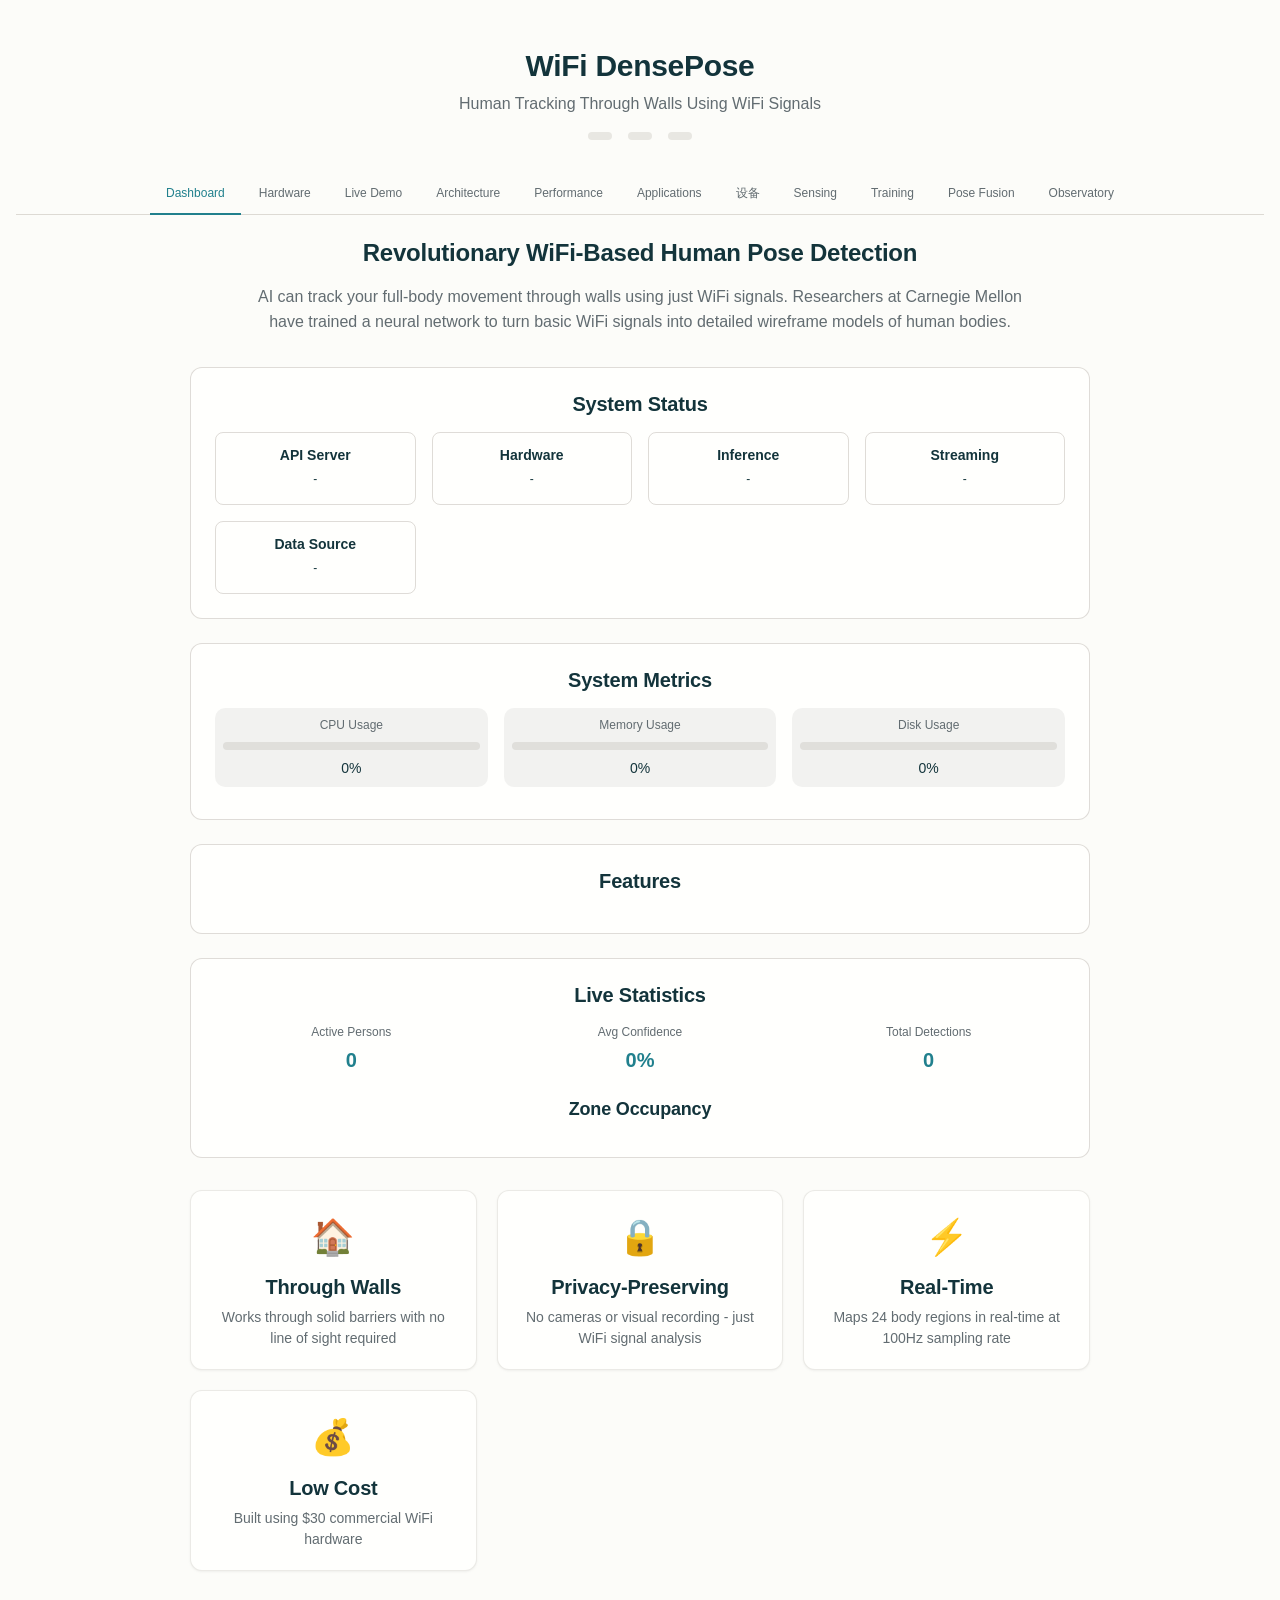
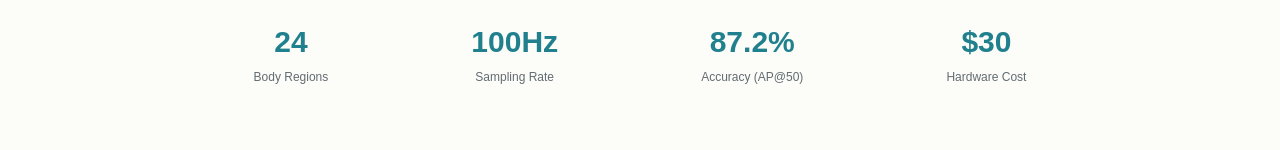
==== ui/index.html @ facb2b65 "feat: ESP32-S3 5-node deployment with sensing server enhancements - Fix #390 node_id clobber: re-rea" ====
<!DOCTYPE html>
<html lang="en">
<head>
    <meta charset="UTF-8">
    <meta name="viewport" content="width=device-width, initial-scale=1.0">
    <title>WiFi DensePose: Human Tracking Through Walls</title>
    <link rel="stylesheet" href="style.css">
</head>
<body>
    <div class="container">
        <!-- Header -->
        <header class="header">
            <h1>WiFi DensePose</h1>
            <p class="subtitle">Human Tracking Through Walls Using WiFi Signals</p>
            <div class="header-info">
                <span class="api-version"></span>
                <span class="api-environment"></span>
                <span class="overall-health"></span>
            </div>
        </header>

        <!-- Navigation -->
        <nav class="nav-tabs">
            <button class="nav-tab active" data-tab="dashboard">Dashboard</button>
            <button class="nav-tab" data-tab="hardware">Hardware</button>
            <button class="nav-tab" data-tab="demo">Live Demo</button>
            <button class="nav-tab" data-tab="architecture">Architecture</button>
            <button class="nav-tab" data-tab="performance">Performance</button>
            <button class="nav-tab" data-tab="applications">Applications</button>
            <button class="nav-tab" data-tab="devices">设备</button>
            <button class="nav-tab" data-tab="sensing">Sensing</button>
            <button class="nav-tab" data-tab="training">Training</button>
            <a href="pose-fusion.html" class="nav-tab" style="text-decoration:none">Pose Fusion</a>
            <a href="observatory.html" class="nav-tab" style="text-decoration:none">Observatory</a>
        </nav>

        <!-- Dashboard Tab -->
        <section id="dashboard" class="tab-content active">
            <div class="hero-section">
                <h2>Revolutionary WiFi-Based Human Pose Detection</h2>
                <p class="hero-description">
                    AI can track your full-body movement through walls using just WiFi signals. 
                    Researchers at Carnegie Mellon have trained a neural network to turn basic WiFi 
                    signals into detailed wireframe models of human bodies.
                </p>
                
                <!-- Error container -->
                <div class="error-container" style="display: none;"></div>

                <!-- Live Status Panel -->
                <div class="live-status-panel">
                    <h3>System Status</h3>
                    <div class="status-grid">
                        <div class="component-status" data-component="api">
                            <span class="component-name">API Server</span>
                            <span class="status-text">-</span>
                            <span class="status-message"></span>
                        </div>
                        <div class="component-status" data-component="hardware">
                            <span class="component-name">Hardware</span>
                            <span class="status-text">-</span>
                            <span class="status-message"></span>
                        </div>
                        <div class="component-status" data-component="inference">
                            <span class="component-name">Inference</span>
                            <span class="status-text">-</span>
                            <span class="status-message"></span>
                        </div>
                        <div class="component-status" data-component="streaming">
                            <span class="component-name">Streaming</span>
                            <span class="status-text">-</span>
                            <span class="status-message"></span>
                        </div>
                        <div class="component-status" data-component="datasource" id="dashboard-datasource">
                            <span class="component-name">Data Source</span>
                            <span class="status-text">-</span>
                            <span class="status-message"></span>
                        </div>
                    </div>
                </div>

                <!-- System Metrics -->
                <div class="system-metrics-panel">
                    <h3>System Metrics</h3>
                    <div class="metrics-grid">
                        <div class="metric-item">
                            <span class="metric-label">CPU Usage</span>
                            <div class="progress-bar" data-type="cpu">
                                <div class="progress-fill normal" style="width: 0%"></div>
                            </div>
                            <span class="cpu-usage">0%</span>
                        </div>
                        <div class="metric-item">
                            <span class="metric-label">Memory Usage</span>
                            <div class="progress-bar" data-type="memory">
                                <div class="progress-fill normal" style="width: 0%"></div>
                            </div>
                            <span class="memory-usage">0%</span>
                        </div>
                        <div class="metric-item">
                            <span class="metric-label">Disk Usage</span>
                            <div class="progress-bar" data-type="disk">
                                <div class="progress-fill normal" style="width: 0%"></div>
                            </div>
                            <span class="disk-usage">0%</span>
                        </div>
                    </div>
                </div>

                <!-- Features Status -->
                <div class="features-panel">
                    <h3>Features</h3>
                    <div class="features-status"></div>
                </div>

                <!-- Live Statistics -->
                <div class="live-stats-panel">
                    <h3>Live Statistics</h3>
                    <div class="stats-grid">
                        <div class="stat-item">
                            <span class="stat-label">Active Persons</span>
                            <span class="person-count">0</span>
                        </div>
                        <div class="stat-item">
                            <span class="stat-label">Avg Confidence</span>
                            <span class="avg-confidence">0%</span>
                        </div>
                        <div class="stat-item">
                            <span class="stat-label">Total Detections</span>
                            <span class="detection-count">0</span>
                        </div>
                    </div>
                    
                    <div class="zones-panel">
                        <h4>Zone Occupancy</h4>
                        <div class="zones-summary"></div>
                    </div>
                </div>
                
                <div class="key-benefits">
                    <div class="benefit-card">
                        <div class="benefit-icon">🏠</div>
                        <h3>Through Walls</h3>
                        <p>Works through solid barriers with no line of sight required</p>
                    </div>
                    <div class="benefit-card">
                        <div class="benefit-icon">🔒</div>
                        <h3>Privacy-Preserving</h3>
                        <p>No cameras or visual recording - just WiFi signal analysis</p>
                    </div>
                    <div class="benefit-card">
                        <div class="benefit-icon">⚡</div>
                        <h3>Real-Time</h3>
                        <p>Maps 24 body regions in real-time at 100Hz sampling rate</p>
                    </div>
                    <div class="benefit-card">
                        <div class="benefit-icon">💰</div>
                        <h3>Low Cost</h3>
                        <p>Built using $30 commercial WiFi hardware</p>
                    </div>
                </div>

                <div class="system-stats">
                    <div class="stat" data-stat="body-regions">
                        <span class="stat-value">24</span>
                        <span class="stat-label">Body Regions</span>
                    </div>
                    <div class="stat" data-stat="sampling-rate">
                        <span class="stat-value">100Hz</span>
                        <span class="stat-label">Sampling Rate</span>
                    </div>
                    <div class="stat" data-stat="accuracy">
                        <span class="stat-value">87.2%</span>
                        <span class="stat-label">Accuracy (AP@50)</span>
                    </div>
                    <div class="stat" data-stat="hardware-cost">
                        <span class="stat-value">$30</span>
                        <span class="stat-label">Hardware Cost</span>
                    </div>
                </div>
            </div>
        </section>

        <!-- Hardware Tab -->
        <section id="hardware" class="tab-content">
            <h2>Hardware Configuration</h2>
            
            <div class="hardware-grid">
                <div class="antenna-section">
                    <h3>3×3 Antenna Array</h3>
                    <p class="help-text">Click antennas to toggle their state</p>
                    <div class="antenna-array">
                        <div class="antenna-grid">
                            <div class="antenna tx active" data-type="TX1"></div>
                            <div class="antenna tx active" data-type="TX2"></div>
                            <div class="antenna tx active" data-type="TX3"></div>
                            <div class="antenna rx active" data-type="RX1"></div>
                            <div class="antenna rx active" data-type="RX2"></div>
                            <div class="antenna rx active" data-type="RX3"></div>
                            <div class="antenna rx active" data-type="RX4"></div>
                            <div class="antenna rx active" data-type="RX5"></div>
                            <div class="antenna rx active" data-type="RX6"></div>
                        </div>
                        <div class="antenna-legend">
                            <div class="legend-item">
                                <div class="legend-color tx"></div>
                                <span>Transmitters (3)</span>
                            </div>
                            <div class="legend-item">
                                <div class="legend-color rx"></div>
                                <span>Receivers (6)</span>
                            </div>
                        </div>
                        <div class="array-status"></div>
                    </div>
                </div>

                <div class="config-section">
                    <h3>WiFi Configuration</h3>
                    <div class="config-grid">
                        <div class="config-item">
                            <label>Frequency</label>
                            <div class="config-value">2.4GHz ± 20MHz</div>
                        </div>
                        <div class="config-item">
                            <label>Subcarriers</label>
                            <div class="config-value">30</div>
                        </div>
                        <div class="config-item">
                            <label>Sampling Rate</label>
                            <div class="config-value">100 Hz</div>
                        </div>
                        <div class="config-item">
                            <label>Total Cost</label>
                            <div class="config-value">$30</div>
                        </div>
                    </div>

                    <div class="csi-data">
                        <h4>Real-time CSI Data</h4>
                        <div class="csi-display">
                            <div class="csi-row">
                                <span>Amplitude:</span>
                                <div class="csi-bar">
                                    <div class="csi-fill amplitude" style="width: 75%"></div>
                                </div>
                                <span class="csi-value">0.75</span>
                            </div>
                            <div class="csi-row">
                                <span>Phase:</span>
                                <div class="csi-bar">
                                    <div class="csi-fill phase" style="width: 60%"></div>
                                </div>
                                <span class="csi-value">1.2π</span>
                            </div>
                        </div>
                    </div>
                </div>
            </div>
        </section>

        <!-- Demo Tab -->
        <section id="demo" class="tab-content">
            <h2>Live Demonstration</h2>
            
            <div class="demo-controls">
                <button id="startDemo" class="btn btn--primary">Start Stream</button>
                <button id="stopDemo" class="btn btn--secondary" disabled>Stop Stream</button>
                <div class="demo-status">
                    <span class="status status--info" id="demoStatus">Ready</span>
                </div>
            </div>

            <div class="demo-grid">
                <div class="signal-panel">
                    <h3>WiFi Signal Analysis</h3>
                    <div class="signal-display">
                        <canvas id="signalCanvas" width="400" height="200"></canvas>
                    </div>
                    <div class="signal-metrics">
                        <div class="metric">
                            <span>Signal Strength:</span>
                            <span id="signalStrength">-45 dBm</span>
                        </div>
                        <div class="metric">
                            <span>Processing Latency:</span>
                            <span id="latency">12 ms</span>
                        </div>
                    </div>
                </div>

                <div class="pose-panel">
                    <h3>Human Pose Detection</h3>
                    <div class="pose-display">
                        <canvas id="poseCanvas" width="400" height="300"></canvas>
                    </div>
                    <div class="detection-info">
                        <div class="info-item">
                            <span>Persons Detected:</span>
                            <span id="personCount">0</span>
                        </div>
                        <div class="info-item">
                            <span>Confidence:</span>
                            <span id="confidence">0.0%</span>
                        </div>
                        <div class="info-item">
                            <span>Keypoints:</span>
                            <span id="keypoints">0/0</span>
                        </div>
                    </div>
                </div>
            </div>
        </section>

        <!-- Architecture Tab -->
        <section id="architecture" class="tab-content">
            <h2>System Architecture</h2>
            
            <div class="architecture-flow">
                <img src="https://pplx-res.cloudinary.com/image/upload/v1748813853/gpt4o_images/m7zztcttnue7vaxclvuw.png" 
                     alt="WiFi DensePose Architecture" class="architecture-image">
                
                <div class="flow-steps">
                    <div class="step-card" data-step="1">
                        <div class="step-number">1</div>
                        <h3>CSI Input</h3>
                        <p>Channel State Information collected from WiFi antenna array</p>
                    </div>
                    <div class="step-card" data-step="2">
                        <div class="step-number">2</div>
                        <h3>Phase Sanitization</h3>
                        <p>Remove hardware-specific noise and normalize signal phase</p>
                    </div>
                    <div class="step-card" data-step="3">
                        <div class="step-number">3</div>
                        <h3>Modality Translation</h3>
                        <p>Convert WiFi signals to visual representation using CNN</p>
                    </div>
                    <div class="step-card" data-step="4">
                        <div class="step-number">4</div>
                        <h3>DensePose-RCNN</h3>
                        <p>Extract human pose keypoints and body part segmentation</p>
                    </div>
                    <div class="step-card" data-step="5">
                        <div class="step-number">5</div>
                        <h3>Wireframe Output</h3>
                        <p>Generate final human pose wireframe visualization</p>
                    </div>
                </div>
            </div>
        </section>

        <!-- Performance Tab -->
        <section id="performance" class="tab-content">
            <h2>Performance Analysis</h2>
            
            <div class="performance-chart">
                <img src="https://pplx-res.cloudinary.com/image/upload/v1748813924/pplx_code_interpreter/af6ef268_nsauu6.jpg" 
                     alt="Performance Comparison Chart" class="chart-image">
            </div>

            <div class="performance-grid">
                <div class="performance-card">
                    <h3>WiFi-based (Same Layout)</h3>
                    <div class="metric-list">
                        <div class="metric-item">
                            <span>Average Precision:</span>
                            <span class="metric-value">43.5%</span>
                        </div>
                        <div class="metric-item">
                            <span>AP@50:</span>
                            <span class="metric-value success">87.2%</span>
                        </div>
                        <div class="metric-item">
                            <span>AP@75:</span>
                            <span class="metric-value">44.6%</span>
                        </div>
                    </div>
                </div>

                <div class="performance-card">
                    <h3>Image-based (Reference)</h3>
                    <div class="metric-list">
                        <div class="metric-item">
                            <span>Average Precision:</span>
                            <span class="metric-value success">84.7%</span>
                        </div>
                        <div class="metric-item">
                            <span>AP@50:</span>
                            <span class="metric-value success">94.4%</span>
                        </div>
                        <div class="metric-item">
                            <span>AP@75:</span>
                            <span class="metric-value success">77.1%</span>
                        </div>
                    </div>
                </div>

                <div class="limitations-section">
                    <h3>Advantages & Limitations</h3>
                    <div class="pros-cons">
                        <div class="pros">
                            <h4>Advantages</h4>
                            <ul>
                                <li>Through-wall detection</li>
                                <li>Privacy preserving</li>
                                <li>Lighting independent</li>
                                <li>Low cost hardware</li>
                                <li>Uses existing WiFi</li>
                            </ul>
                        </div>
                        <div class="cons">
                            <h4>Limitations</h4>
                            <ul>
                                <li>Performance drops in different layouts</li>
                                <li>Requires WiFi-compatible devices</li>
                                <li>Training requires synchronized data</li>
                            </ul>
                        </div>
                    </div>
                </div>
            </div>
        </section>

        <!-- Applications Tab -->
        <section id="applications" class="tab-content">
            <h2>Real-World Applications</h2>
            
            <div class="applications-grid">
                <div class="app-card">
                    <div class="app-icon">👴</div>
                    <h3>Elderly Care Monitoring</h3>
                    <p>Monitor elderly individuals for falls or emergencies without invading privacy. Track movement patterns and detect anomalies in daily routines.</p>
                    <div class="app-features">
                        <span class="feature-tag">Fall Detection</span>
                        <span class="feature-tag">Activity Monitoring</span>
                        <span class="feature-tag">Emergency Alert</span>
                    </div>
                </div>

                <div class="app-card">
                    <div class="app-icon">🏠</div>
                    <h3>Home Security Systems</h3>
                    <p>Detect intruders and monitor home security without visible cameras. Track multiple persons and identify suspicious movement patterns.</p>
                    <div class="app-features">
                        <span class="feature-tag">Intrusion Detection</span>
                        <span class="feature-tag">Multi-person Tracking</span>
                        <span class="feature-tag">Invisible Monitoring</span>
                    </div>
                </div>

                <div class="app-card">
                    <div class="app-icon">🏥</div>
                    <h3>Healthcare Patient Monitoring</h3>
                    <p>Monitor patients in hospitals and care facilities. Track vital signs through movement analysis and detect health emergencies.</p>
                    <div class="app-features">
                        <span class="feature-tag">Vital Sign Analysis</span>
                        <span class="feature-tag">Movement Tracking</span>
                        <span class="feature-tag">Health Alerts</span>
                    </div>
                </div>

                <div class="app-card">
                    <div class="app-icon">🏢</div>
                    <h3>Smart Building Occupancy</h3>
                    <p>Optimize building energy consumption by tracking occupancy patterns. Control lighting, HVAC, and security systems automatically.</p>
                    <div class="app-features">
                        <span class="feature-tag">Energy Optimization</span>
                        <span class="feature-tag">Occupancy Tracking</span>
                        <span class="feature-tag">Smart Controls</span>
                    </div>
                </div>

                <div class="app-card">
                    <div class="app-icon">🥽</div>
                    <h3>AR/VR Applications</h3>
                    <p>Enable full-body tracking for virtual and augmented reality applications without wearing additional sensors or cameras.</p>
                    <div class="app-features">
                        <span class="feature-tag">Full Body Tracking</span>
                        <span class="feature-tag">Sensor-free</span>
                        <span class="feature-tag">Immersive Experience</span>
                    </div>
                </div>
            </div>

            <div class="implementation-note">
                <h3>Implementation Considerations</h3>
                <p>While WiFi DensePose offers revolutionary capabilities, successful implementation requires careful consideration of environment setup, data privacy regulations, and system calibration for optimal performance.</p>
            </div>
        </section>

        <!-- Devices Tab -->
        <section id="devices" class="tab-content"></section>

        <!-- Sensing Tab -->
        <section id="sensing" class="tab-content"></section>

        <!-- Training Tab -->
        <section id="training" class="tab-content">
            <div class="tab-header">
                <h2>Model Training</h2>
                <p>Record CSI data, train pose estimation models, and manage .rvf files</p>
            </div>
            <div id="training-container" style="display: flex; gap: 20px; flex-wrap: wrap;">
                <div id="training-panel-container" style="flex: 1; min-width: 400px;"></div>
                <div id="model-panel-container" style="flex: 1; min-width: 350px; max-width: 450px;"></div>
            </div>
        </section>
    </div>

    <!-- Error Toast -->
    <div id="globalErrorToast" class="error-toast"></div>

    <!-- Load application scripts as modules -->
    <script type="module" src="app.js"></script>
</body>
</html>
---- ui/style.css ----
:root {
  /* Colors */
  --color-background: rgba(252, 252, 249, 1);
  --color-surface: rgba(255, 255, 253, 1);
  --color-text: rgba(19, 52, 59, 1);
  --color-text-secondary: rgba(98, 108, 113, 1);
  --color-primary: rgba(33, 128, 141, 1);
  --color-primary-hover: rgba(29, 116, 128, 1);
  --color-primary-active: rgba(26, 104, 115, 1);
  --color-secondary: rgba(94, 82, 64, 0.12);
  --color-secondary-hover: rgba(94, 82, 64, 0.2);
  --color-secondary-active: rgba(94, 82, 64, 0.25);
  --color-border: rgba(94, 82, 64, 0.2);
  --color-btn-primary-text: rgba(252, 252, 249, 1);
  --color-card-border: rgba(94, 82, 64, 0.12);
  --color-card-border-inner: rgba(94, 82, 64, 0.12);
  --color-error: rgba(192, 21, 47, 1);
  --color-success: rgba(33, 128, 141, 1);
  --color-warning: rgba(168, 75, 47, 1);
  --color-info: rgba(98, 108, 113, 1);
  --color-focus-ring: rgba(33, 128, 141, 0.4);
  --color-select-caret: rgba(19, 52, 59, 0.8);

  /* Common style patterns */
  --focus-ring: 0 0 0 3px var(--color-focus-ring);
  --focus-outline: 2px solid var(--color-primary);
  --status-bg-opacity: 0.15;
  --status-border-opacity: 0.25;
  --select-caret-light: url("data:image/svg+xml,%3Csvg xmlns='http://www.w3.org/2000/svg' width='16' height='16' viewBox='0 0 24 24' fill='none' stroke='%23134252' stroke-width='2' stroke-linecap='round' stroke-linejoin='round'%3E%3Cpolyline points='6 9 12 15 18 9'%3E%3C/polyline%3E%3C/svg%3E");
  --select-caret-dark: url("data:image/svg+xml,%3Csvg xmlns='http://www.w3.org/2000/svg' width='16' height='16' viewBox='0 0 24 24' fill='none' stroke='%23f5f5f5' stroke-width='2' stroke-linecap='round' stroke-linejoin='round'%3E%3Cpolyline points='6 9 12 15 18 9'%3E%3C/polyline%3E%3C/svg%3E");

  /* RGB versions for opacity control */
  --color-success-rgb: 33, 128, 141;
  --color-error-rgb: 192, 21, 47;
  --color-warning-rgb: 168, 75, 47;
  --color-info-rgb: 98, 108, 113;

  /* Typography */
  --font-family-base: "FKGroteskNeue", "Geist", "Inter", -apple-system,
    BlinkMacSystemFont, "Segoe UI", Roboto, sans-serif;
  --font-family-mono: "Berkeley Mono", ui-monospace, SFMono-Regular, Menlo,
    Monaco, Consolas, monospace;
  --font-size-xs: 11px;
  --font-size-sm: 12px;
  --font-size-base: 14px;
  --font-size-md: 14px;
  --font-size-lg: 16px;
  --font-size-xl: 18px;
  --font-size-2xl: 20px;
  --font-size-3xl: 24px;
  --font-size-4xl: 30px;
  --font-weight-normal: 400;
  --font-weight-medium: 500;
  --font-weight-semibold: 550;
  --font-weight-bold: 600;
  --line-height-tight: 1.2;
  --line-height-normal: 1.5;
  --letter-spacing-tight: -0.01em;

  /* Spacing */
  --space-0: 0;
  --space-1: 1px;
  --space-2: 2px;
  --space-4: 4px;
  --space-6: 6px;
  --space-8: 8px;
  --space-10: 10px;
  --space-12: 12px;
  --space-16: 16px;
  --space-20: 20px;
  --space-24: 24px;
  --space-32: 32px;

  /* Border Radius */
  --radius-sm: 6px;
  --radius-base: 8px;
  --radius-md: 10px;
  --radius-lg: 12px;
  --radius-full: 9999px;

  /* Shadows */
  --shadow-xs: 0 1px 2px rgba(0, 0, 0, 0.02);
  --shadow-sm: 0 1px 3px rgba(0, 0, 0, 0.04), 0 1px 2px rgba(0, 0, 0, 0.02);
  --shadow-md: 0 4px 6px -1px rgba(0, 0, 0, 0.04),
    0 2px 4px -1px rgba(0, 0, 0, 0.02);
  --shadow-lg: 0 10px 15px -3px rgba(0, 0, 0, 0.04),
    0 4px 6px -2px rgba(0, 0, 0, 0.02);
  --shadow-inset-sm: inset 0 1px 0 rgba(255, 255, 255, 0.15),
    inset 0 -1px 0 rgba(0, 0, 0, 0.03);

  /* Animation */
  --duration-fast: 150ms;
  --duration-normal: 250ms;
  --ease-standard: cubic-bezier(0.16, 1, 0.3, 1);

  /* Layout */
  --container-sm: 640px;
  --container-md: 768px;
  --container-lg: 1024px;
  --container-xl: 1280px;
}

/* Dark mode colors */
@media (prefers-color-scheme: dark) {
  :root {
    --color-background: rgba(31, 33, 33, 1);
    --color-surface: rgba(38, 40, 40, 1);
    --color-text: rgba(245, 245, 245, 1);
    --color-text-secondary: rgba(167, 169, 169, 0.7);
    --color-primary: rgba(50, 184, 198, 1);
    --color-primary-hover: rgba(45, 166, 178, 1);
    --color-primary-active: rgba(41, 150, 161, 1);
    --color-secondary: rgba(119, 124, 124, 0.15);
    --color-secondary-hover: rgba(119, 124, 124, 0.25);
    --color-secondary-active: rgba(119, 124, 124, 0.3);
    --color-border: rgba(119, 124, 124, 0.3);
    --color-error: rgba(255, 84, 89, 1);
    --color-success: rgba(50, 184, 198, 1);
    --color-warning: rgba(230, 129, 97, 1);
    --color-info: rgba(167, 169, 169, 1);
    --color-focus-ring: rgba(50, 184, 198, 0.4);
    --color-btn-primary-text: rgba(19, 52, 59, 1);
    --color-card-border: rgba(119, 124, 124, 0.2);
    --color-card-border-inner: rgba(119, 124, 124, 0.15);
    --shadow-inset-sm: inset 0 1px 0 rgba(255, 255, 255, 0.1),
      inset 0 -1px 0 rgba(0, 0, 0, 0.15);
    --button-border-secondary: rgba(119, 124, 124, 0.2);
    --color-border-secondary: rgba(119, 124, 124, 0.2);
    --color-select-caret: rgba(245, 245, 245, 0.8);

    /* Common style patterns - updated for dark mode */
    --focus-ring: 0 0 0 3px var(--color-focus-ring);
    --focus-outline: 2px solid var(--color-primary);
    --status-bg-opacity: 0.15;
    --status-border-opacity: 0.25;
    --select-caret-light: url("data:image/svg+xml,%3Csvg xmlns='http://www.w3.org/2000/svg' width='16' height='16' viewBox='0 0 24 24' fill='none' stroke='%23134252' stroke-width='2' stroke-linecap='round' stroke-linejoin='round'%3E%3Cpolyline points='6 9 12 15 18 9'%3E%3C/polyline%3E%3C/svg%3E");
    --select-caret-dark: url("data:image/svg+xml,%3Csvg xmlns='http://www.w3.org/2000/svg' width='16' height='16' viewBox='0 0 24 24' fill='none' stroke='%23f5f5f5' stroke-width='2' stroke-linecap='round' stroke-linejoin='round'%3E%3Cpolyline points='6 9 12 15 18 9'%3E%3C/polyline%3E%3C/svg%3E");

    /* RGB versions for dark mode */
    --color-success-rgb: 50, 184, 198;
    --color-error-rgb: 255, 84, 89;
    --color-warning-rgb: 230, 129, 97;
    --color-info-rgb: 167, 169, 169;
  }
}

/* Data attribute for manual theme switching */
[data-color-scheme="dark"] {
  --color-background: rgba(31, 33, 33, 1);
  --color-surface: rgba(38, 40, 40, 1);
  --color-text: rgba(245, 245, 245, 1);
  --color-text-secondary: rgba(167, 169, 169, 0.7);
  --color-primary: rgba(50, 184, 198, 1);
  --color-primary-hover: rgba(45, 166, 178, 1);
  --color-primary-active: rgba(41, 150, 161, 1);
  --color-secondary: rgba(119, 124, 124, 0.15);
  --color-secondary-hover: rgba(119, 124, 124, 0.25);
  --color-secondary-active: rgba(119, 124, 124, 0.3);
  --color-border: rgba(119, 124, 124, 0.3);
  --color-error: rgba(255, 84, 89, 1);
  --color-success: rgba(50, 184, 198, 1);
  --color-warning: rgba(230, 129, 97, 1);
  --color-info: rgba(167, 169, 169, 1);
  --color-focus-ring: rgba(50, 184, 198, 0.4);
  --color-btn-primary-text: rgba(19, 52, 59, 1);
  --color-card-border: rgba(119, 124, 124, 0.15);
  --color-card-border-inner: rgba(119, 124, 124, 0.15);
  --shadow-inset-sm: inset 0 1px 0 rgba(255, 255, 255, 0.1),
    inset 0 -1px 0 rgba(0, 0, 0, 0.15);
  --color-border-secondary: rgba(119, 124, 124, 0.2);
  --color-select-caret: rgba(245, 245, 245, 0.8);

  /* Common style patterns - updated for dark mode */
  --focus-ring: 0 0 0 3px var(--color-focus-ring);
  --focus-outline: 2px solid var(--color-primary);
  --status-bg-opacity: 0.15;
  --status-border-opacity: 0.25;
  --select-caret-light: url("data:image/svg+xml,%3Csvg xmlns='http://www.w3.org/2000/svg' width='16' height='16' viewBox='0 0 24 24' fill='none' stroke='%23134252' stroke-width='2' stroke-linecap='round' stroke-linejoin='round'%3E%3Cpolyline points='6 9 12 15 18 9'%3E%3C/polyline%3E%3C/svg%3E");
  --select-caret-dark: url("data:image/svg+xml,%3Csvg xmlns='http://www.w3.org/2000/svg' width='16' height='16' viewBox='0 0 24 24' fill='none' stroke='%23f5f5f5' stroke-width='2' stroke-linecap='round' stroke-linejoin='round'%3E%3Cpolyline points='6 9 12 15 18 9'%3E%3C/polyline%3E%3C/svg%3E");

  /* RGB versions for dark mode */
  --color-success-rgb: 50, 184, 198;
  --color-error-rgb: 255, 84, 89;
  --color-warning-rgb: 230, 129, 97;
  --color-info-rgb: 167, 169, 169;
}

[data-color-scheme="light"] {
  --color-background: rgba(252, 252, 249, 1);
  --color-surface: rgba(255, 255, 253, 1);
  --color-text: rgba(19, 52, 59, 1);
  --color-text-secondary: rgba(98, 108, 113, 1);
  --color-primary: rgba(33, 128, 141, 1);
  --color-primary-hover: rgba(29, 116, 128, 1);
  --color-primary-active: rgba(26, 104, 115, 1);
  --color-secondary: rgba(94, 82, 64, 0.12);
  --color-secondary-hover: rgba(94, 82, 64, 0.2);
  --color-secondary-active: rgba(94, 82, 64, 0.25);
  --color-border: rgba(94, 82, 64, 0.2);
  --color-btn-primary-text: rgba(252, 252, 249, 1);
  --color-card-border: rgba(94, 82, 64, 0.12);
  --color-card-border-inner: rgba(94, 82, 64, 0.12);
  --color-error: rgba(192, 21, 47, 1);
  --color-success: rgba(33, 128, 141, 1);
  --color-warning: rgba(168, 75, 47, 1);
  --color-info: rgba(98, 108, 113, 1);
  --color-focus-ring: rgba(33, 128, 141, 0.4);

  /* RGB versions for light mode */
  --color-success-rgb: 33, 128, 141;
  --color-error-rgb: 192, 21, 47;
  --color-warning-rgb: 168, 75, 47;
  --color-info-rgb: 98, 108, 113;
}

/* Base styles */
html {
  font-size: var(--font-size-base);
  font-family: var(--font-family-base);
  line-height: var(--line-height-normal);
  color: var(--color-text);
  background-color: var(--color-background);
  -webkit-font-smoothing: antialiased;
  box-sizing: border-box;
}

body {
  margin: 0;
  padding: 0;
}

*,
*::before,
*::after {
  box-sizing: inherit;
}

/* Typography */
h1,
h2,
h3,
h4,
h5,
h6 {
  margin: 0;
  font-weight: var(--font-weight-semibold);
  line-height: var(--line-height-tight);
  color: var(--color-text);
  letter-spacing: var(--letter-spacing-tight);
}

h1 {
  font-size: var(--font-size-4xl);
}
h2 {
  font-size: var(--font-size-3xl);
}
h3 {
  font-size: var(--font-size-2xl);
}
h4 {
  font-size: var(--font-size-xl);
}
h5 {
  font-size: var(--font-size-lg);
}
h6 {
  font-size: var(--font-size-md);
}

p {
  margin: 0 0 var(--space-16) 0;
}

a {
  color: var(--color-primary);
  text-decoration: none;
  transition: color var(--duration-fast) var(--ease-standard);
}

a:hover {
  color: var(--color-primary-hover);
}

code,
pre {
  font-family: var(--font-family-mono);
  font-size: calc(var(--font-size-base) * 0.95);
  background-color: var(--color-secondary);
  border-radius: var(--radius-sm);
}

code {
  padding: var(--space-1) var(--space-4);
}

pre {
  padding: var(--space-16);
  margin: var(--space-16) 0;
  overflow: auto;
  border: 1px solid var(--color-border);
}

pre code {
  background: none;
  padding: 0;
}

/* Buttons */
.btn {
  display: inline-flex;
  align-items: center;
  justify-content: center;
  padding: var(--space-8) var(--space-16);
  border-radius: var(--radius-base);
  font-size: var(--font-size-base);
  font-weight: 500;
  line-height: 1.5;
  cursor: pointer;
  transition: all var(--duration-normal) var(--ease-standard);
  border: none;
  text-decoration: none;
  position: relative;
}

.btn:focus-visible {
  outline: none;
  box-shadow: var(--focus-ring);
}

.btn--primary {
  background: var(--color-primary);
  color: var(--color-btn-primary-text);
}

.btn--primary:hover {
  background: var(--color-primary-hover);
}

.btn--primary:active {
  background: var(--color-primary-active);
}

.btn--secondary {
  background: var(--color-secondary);
  color: var(--color-text);
}

.btn--secondary:hover {
  background: var(--color-secondary-hover);
}

.btn--secondary:active {
  background: var(--color-secondary-active);
}

.btn--accent {
  background: rgba(139, 92, 246, 0.2);
  color: #a78bfa;
  border-color: rgba(139, 92, 246, 0.3);
}

.btn--accent:hover {
  background: rgba(139, 92, 246, 0.3);
  border-color: rgba(139, 92, 246, 0.5);
}

.btn--accent:active {
  background: rgba(139, 92, 246, 0.15);
}

.btn--outline {
  background: transparent;
  border: 1px solid var(--color-border);
  color: var(--color-text);
}

.btn--outline:hover {
  background: var(--color-secondary);
}

.btn--sm {
  padding: var(--space-4) var(--space-12);
  font-size: var(--font-size-sm);
  border-radius: var(--radius-sm);
}

.btn--lg {
  padding: var(--space-10) var(--space-20);
  font-size: var(--font-size-lg);
  border-radius: var(--radius-md);
}

.btn--full-width {
  width: 100%;
}

.btn:disabled {
  opacity: 0.5;
  cursor: not-allowed;
}

/* Form elements */
.form-control {
  display: block;
  width: 100%;
  padding: var(--space-8) var(--space-12);
  font-size: var(--font-size-md);
  line-height: 1.5;
  color: var(--color-text);
  background-color: var(--color-surface);
  border: 1px solid var(--color-border);
  border-radius: var(--radius-base);
  transition: border-color var(--duration-fast) var(--ease-standard),
    box-shadow var(--duration-fast) var(--ease-standard);
}

textarea.form-control {
  font-family: var(--font-family-base);
  font-size: var(--font-size-base);
}

select.form-control {
  padding: var(--space-8) var(--space-12);
  -webkit-appearance: none;
  -moz-appearance: none;
  appearance: none;
  background-image: var(--select-caret-light);
  background-repeat: no-repeat;
  background-position: right var(--space-12) center;
  background-size: 16px;
  padding-right: var(--space-32);
}

/* Add a dark mode specific caret */
@media (prefers-color-scheme: dark) {
  select.form-control {
    background-image: var(--select-caret-dark);
  }
}

/* Also handle data-color-scheme */
[data-color-scheme="dark"] select.form-control {
  background-image: var(--select-caret-dark);
}

[data-color-scheme="light"] select.form-control {
  background-image: var(--select-caret-light);
}

.form-control:focus {
  border-color: var(--color-primary);
  outline: var(--focus-outline);
}

.form-label {
  display: block;
  margin-bottom: var(--space-8);
  font-weight: var(--font-weight-medium);
  font-size: var(--font-size-sm);
}

.form-group {
  margin-bottom: var(--space-16);
}

/* Card component */
.card {
  background-color: var(--color-surface);
  border-radius: var(--radius-lg);
  border: 1px solid var(--color-card-border);
  box-shadow: var(--shadow-sm);
  overflow: hidden;
  transition: box-shadow var(--duration-normal) var(--ease-standard);
}

.card:hover {
  box-shadow: var(--shadow-md);
}

.card__body {
  padding: var(--space-16);
}

.card__header,
.card__footer {
  padding: var(--space-16);
  border-bottom: 1px solid var(--color-card-border-inner);
}

/* Status indicators - simplified with CSS variables */
.status {
  display: inline-flex;
  align-items: center;
  padding: var(--space-6) var(--space-12);
  border-radius: var(--radius-full);
  font-weight: var(--font-weight-medium);
  font-size: var(--font-size-sm);
}

.status--success {
  background-color: rgba(
    var(--color-success-rgb, 33, 128, 141),
    var(--status-bg-opacity)
  );
  color: var(--color-success);
  border: 1px solid
    rgba(var(--color-success-rgb, 33, 128, 141), var(--status-border-opacity));
}

.status--error {
  background-color: rgba(
    var(--color-error-rgb, 192, 21, 47),
    var(--status-bg-opacity)
  );
  color: var(--color-error);
  border: 1px solid
    rgba(var(--color-error-rgb, 192, 21, 47), var(--status-border-opacity));
}

.status--warning {
  background-color: rgba(
    var(--color-warning-rgb, 168, 75, 47),
    var(--status-bg-opacity)
  );
  color: var(--color-warning);
  border: 1px solid
    rgba(var(--color-warning-rgb, 168, 75, 47), var(--status-border-opacity));
}

.status--info {
  background-color: rgba(
    var(--color-info-rgb, 98, 108, 113),
    var(--status-bg-opacity)
  );
  color: var(--color-info);
  border: 1px solid
    rgba(var(--color-info-rgb, 98, 108, 113), var(--status-border-opacity));
}

/* Container layout */
.container {
  width: 100%;
  margin-right: auto;
  margin-left: auto;
  padding-right: var(--space-16);
  padding-left: var(--space-16);
}

@media (min-width: 640px) {
  .container {
    max-width: var(--container-sm);
  }
}
@media (min-width: 768px) {
  .container {
    max-width: var(--container-md);
  }
}
@media (min-width: 1024px) {
  .container {
    max-width: var(--container-lg);
  }
}
@media (min-width: 1280px) {
  .container {
    max-width: var(--container-xl);
  }
}

/* Utility classes */
.flex {
  display: flex;
}
.flex-col {
  flex-direction: column;
}
.items-center {
  align-items: center;
}
.justify-center {
  justify-content: center;
}
.justify-between {
  justify-content: space-between;
}
.gap-4 {
  gap: var(--space-4);
}
.gap-8 {
  gap: var(--space-8);
}
.gap-16 {
  gap: var(--space-16);
}

.m-0 {
  margin: 0;
}
.mt-8 {
  margin-top: var(--space-8);
}
.mb-8 {
  margin-bottom: var(--space-8);
}
.mx-8 {
  margin-left: var(--space-8);
  margin-right: var(--space-8);
}
.my-8 {
  margin-top: var(--space-8);
  margin-bottom: var(--space-8);
}

.p-0 {
  padding: 0;
}
.py-8 {
  padding-top: var(--space-8);
  padding-bottom: var(--space-8);
}
.px-8 {
  padding-left: var(--space-8);
  padding-right: var(--space-8);
}
.py-16 {
  padding-top: var(--space-16);
  padding-bottom: var(--space-16);
}
.px-16 {
  padding-left: var(--space-16);
  padding-right: var(--space-16);
}

.block {
  display: block;
}
.hidden {
  display: none;
}

/* Accessibility */
.sr-only {
  position: absolute;
  width: 1px;
  height: 1px;
  padding: 0;
  margin: -1px;
  overflow: hidden;
  clip: rect(0, 0, 0, 0);
  white-space: nowrap;
  border-width: 0;
}

:focus-visible {
  outline: var(--focus-outline);
  outline-offset: 2px;
}

/* Dark mode specifics */
[data-color-scheme="dark"] .btn--outline {
  border: 1px solid var(--color-border-secondary);
}

@font-face {
  font-family: 'FKGroteskNeue';
  src: url('https://www.perplexity.ai/fonts/FKGroteskNeue.woff2')
    format('woff2');
}

/* Custom styles for WiFi DensePose application */

/* Base layout and containers */
body {
  background-color: var(--color-background);
  color: var(--color-text);
  overflow-x: hidden;
}

.container {
  max-width: var(--container-xl);
  margin: 0 auto;
  padding: var(--space-16);
}

.header {
  text-align: center;
  padding: var(--space-32) 0;
}

.subtitle {
  color: var(--color-text-secondary);
  font-size: var(--font-size-lg);
  margin-top: var(--space-8);
}

/* Navigation tabs */
.nav-tabs {
  display: flex;
  justify-content: center;
  flex-wrap: wrap;
  gap: 2px;
  border-bottom: 1px solid var(--color-border);
  margin-bottom: var(--space-24);
  scrollbar-width: none;
  -ms-overflow-style: none;
}

.nav-tabs::-webkit-scrollbar {
  display: none;
}

.nav-tab {
  padding: var(--space-12) var(--space-16);
  background: none;
  border: none;
  color: var(--color-text-secondary);
  font-size: var(--font-size-sm);
  font-weight: var(--font-weight-medium);
  cursor: pointer;
  transition: all var(--duration-normal) var(--ease-standard);
  white-space: nowrap;
  position: relative;
}

.nav-tab::after {
  content: '';
  position: absolute;
  bottom: -1px;
  left: 0;
  right: 0;
  height: 2px;
  background-color: var(--color-primary);
  transform: scaleX(0);
  transition: transform var(--duration-normal) var(--ease-standard);
}

.nav-tab:hover {
  color: var(--color-text);
}

.nav-tab.active {
  color: var(--color-primary);
}

.nav-tab.active::after {
  transform: scaleX(1);
}

/* Tab content */
.tab-content {
  display: none;
  animation: fadeIn var(--duration-normal) var(--ease-standard);
}

.tab-content.active {
  display: block;
}

@keyframes fadeIn {
  from {
    opacity: 0;
    transform: translateY(10px);
  }
  to {
    opacity: 1;
    transform: translateY(0);
  }
}

/* Dashboard styles */
.hero-section {
  text-align: center;
  max-width: 900px;
  margin: 0 auto;
}

.hero-description {
  color: var(--color-text-secondary);
  font-size: var(--font-size-lg);
  line-height: 1.6;
  margin: var(--space-16) auto var(--space-32);
  max-width: 800px;
}

.key-benefits {
  display: grid;
  grid-template-columns: repeat(auto-fit, minmax(220px, 1fr));
  gap: var(--space-20);
  margin: var(--space-32) 0;
}

.benefit-card {
  background-color: var(--color-surface);
  border-radius: var(--radius-lg);
  padding: var(--space-20);
  box-shadow: var(--shadow-sm);
  border: 1px solid var(--color-card-border);
  transition: transform var(--duration-normal) var(--ease-standard),
    box-shadow var(--duration-normal) var(--ease-standard);
}

.benefit-card:hover {
  transform: translateY(-5px);
  box-shadow: var(--shadow-md);
}

.benefit-icon {
  font-size: 2.5rem;
  margin-bottom: var(--space-12);
}

.benefit-card h3 {
  margin-bottom: var(--space-8);
  font-weight: var(--font-weight-semibold);
}

.benefit-card p {
  color: var(--color-text-secondary);
  font-size: var(--font-size-md);
  margin-bottom: 0;
}

.system-stats {
  display: flex;
  justify-content: space-around;
  flex-wrap: wrap;
  margin: var(--space-32) 0;
  gap: var(--space-16);
}

.stat {
  display: flex;
  flex-direction: column;
  align-items: center;
  padding: var(--space-16);
}

.stat-value {
  font-size: var(--font-size-4xl);
  font-weight: var(--font-weight-bold);
  color: var(--color-primary);
  margin-bottom: var(--space-4);
}

.stat-label {
  color: var(--color-text-secondary);
  font-size: var(--font-size-sm);
}

/* Hardware tab styles */
.hardware-grid {
  display: grid;
  grid-template-columns: 1fr 1fr;
  gap: var(--space-24);
}

@media (max-width: 768px) {
  .hardware-grid {
    grid-template-columns: 1fr;
  }
}

.antenna-array {
  background-color: var(--color-surface);
  border-radius: var(--radius-lg);
  padding: var(--space-20);
  border: 1px solid var(--color-card-border);
  box-shadow: var(--shadow-sm);
  margin-top: var(--space-16);
}

.antenna-grid {
  display: grid;
  grid-template-columns: repeat(3, 1fr);
  grid-template-rows: repeat(3, 1fr);
  gap: var(--space-16);
  margin-bottom: var(--space-16);
}

.antenna {
  width: 60px;
  height: 60px;
  border-radius: 50%;
  position: relative;
  display: flex;
  align-items: center;
  justify-content: center;
  transition: all var(--duration-normal) var(--ease-standard);
  cursor: pointer;
}

.antenna::before {
  content: attr(data-type);
  font-size: var(--font-size-sm);
  color: var(--color-surface);
  font-weight: var(--font-weight-medium);
}

.antenna.tx {
  background-color: rgba(33, 128, 141, 0.8);
}

.antenna.rx {
  background-color: rgba(168, 75, 47, 0.8);
}

.antenna.active::after {
  content: '';
  position: absolute;
  width: 70px;
  height: 70px;
  border-radius: 50%;
  border: 2px solid currentColor;
  animation: pulse 2s infinite;
}

.antenna.tx.active::after {
  color: rgba(33, 128, 141, 0.4);
}

.antenna.rx.active::after {
  color: rgba(168, 75, 47, 0.4);
}

@keyframes pulse {
  0% {
    transform: scale(0.95);
    opacity: 1;
  }
  70% {
    transform: scale(1.1);
    opacity: 0.3;
  }
  100% {
    transform: scale(0.95);
    opacity: 1;
  }
}

.antenna-legend {
  display: flex;
  justify-content: center;
  gap: var(--space-20);
}

.legend-item {
  display: flex;
  align-items: center;
  gap: var(--space-8);
}

.legend-color {
  width: 16px;
  height: 16px;
  border-radius: 50%;
}

.legend-color.tx {
  background-color: rgba(33, 128, 141, 0.8);
}

.legend-color.rx {
  background-color: rgba(168, 75, 47, 0.8);
}

.config-section {
  margin-top: var(--space-16);
}

.config-grid {
  display: grid;
  grid-template-columns: 1fr 1fr;
  gap: var(--space-16);
  margin-bottom: var(--space-24);
}

.config-item {
  background-color: var(--color-surface);
  border-radius: var(--radius-md);
  padding: var(--space-16);
  border: 1px solid var(--color-card-border);
}

.config-item label {
  display: block;
  color: var(--color-text-secondary);
  font-size: var(--font-size-sm);
  margin-bottom: var(--space-4);
}

.config-value {
  font-size: var(--font-size-lg);
  font-weight: var(--font-weight-medium);
}

.csi-data {
  background-color: var(--color-surface);
  border-radius: var(--radius-lg);
  padding: var(--space-16);
  border: 1px solid var(--color-card-border);
}

.csi-display {
  margin-top: var(--space-12);
}

.csi-row {
  display: flex;
  align-items: center;
  gap: var(--space-12);
  margin-bottom: var(--space-8);
}

.csi-bar {
  flex: 1;
  height: 12px;
  background-color: var(--color-secondary);
  border-radius: var(--radius-full);
  overflow: hidden;
}

.csi-fill {
  height: 100%;
  transition: width 0.5s var(--ease-standard);
}

.csi-fill.amplitude {
  background: linear-gradient(90deg, #1FB8CD, #32B8C6);
}

.csi-fill.phase {
  background: linear-gradient(90deg, #FF9A3D, #E65125);
}

.csi-value {
  width: 40px;
  text-align: right;
  font-family: var(--font-family-mono);
  font-size: var(--font-size-sm);
}

/* Demo tab styles */
.demo-controls {
  display: flex;
  align-items: center;
  gap: var(--space-16);
  margin-bottom: var(--space-24);
}

.demo-status {
  display: flex;
  align-items: center;
  gap: 8px;
  margin-left: auto;
}

/* Status indicator dot */
.status-indicator {
  display: inline-block;
  width: 10px;
  height: 10px;
  border-radius: 50%;
  background: #555;
}

.status-indicator.active {
  background: #00cc88;
  box-shadow: 0 0 6px #00cc88;
}

.status-indicator.sim {
  background: #ffa500;
  box-shadow: 0 0 6px #ffa500;
  animation: pulse 1.5s infinite;
}

.status-indicator.connecting {
  background: #f0ad4e;
  animation: pulse 1s infinite;
}

.status-indicator.error {
  background: #ff3c3c;
}

/* Live Demo data-source banner */
.demo-source-banner {
  display: block;
  width: 100%;
  padding: 10px 16px;
  margin-bottom: 12px;
  border-radius: 6px;
  text-align: center;
  font-size: 13px;
  font-weight: 700;
  letter-spacing: 0.06em;
  text-transform: uppercase;
  box-sizing: border-box;
}

.demo-source-live {
  background: rgba(0, 204, 136, 0.15);
  border: 1px solid #00cc88;
  color: #00cc88;
}

.demo-source-sim {
  background: rgba(255, 165, 0, 0.15);
  border: 1px solid #ffa500;
  color: #ffa500;
}

.demo-source-reconnecting {
  background: rgba(255, 180, 0, 0.12);
  border: 1px solid #f0ad4e;
  color: #f0ad4e;
  animation: pulse 1.5s infinite;
}

.demo-source-offline {
  background: rgba(255, 60, 60, 0.12);
  border: 1px solid #ff3c3c;
  color: #ff3c3c;
}

.demo-source-unknown {
  background: rgba(128, 128, 128, 0.12);
  border: 1px solid #888;
  color: #888;
}

.demo-grid {
  display: grid;
  grid-template-columns: 1fr 1fr;
  gap: var(--space-24);
}

@media (max-width: 768px) {
  .demo-grid {
    grid-template-columns: 1fr;
  }
}

.signal-panel, .pose-panel {
  background-color: var(--color-surface);
  border-radius: var(--radius-lg);
  padding: var(--space-16);
  border: 1px solid var(--color-card-border);
}

.signal-display, .pose-display {
  background-color: rgba(0, 0, 0, 0.2);
  border-radius: var(--radius-md);
  margin: var(--space-12) 0;
  display: flex;
  justify-content: center;
  align-items: center;
  overflow: hidden;
}

canvas {
  max-width: 100%;
}

.signal-metrics, .detection-info {
  display: flex;
  flex-wrap: wrap;
  gap: var(--space-16);
}

.metric, .info-item {
  flex: 1;
  min-width: 120px;
  display: flex;
  justify-content: space-between;
  font-size: var(--font-size-sm);
  color: var(--color-text-secondary);
}

.metric span:last-child, .info-item span:last-child {
  font-weight: var(--font-weight-medium);
  color: var(--color-text);
  font-family: var(--font-family-mono);
}

/* Architecture tab styles */
.architecture-flow {
  display: flex;
  flex-direction: column;
  align-items: center;
  gap: var(--space-24);
}

.architecture-image {
  max-width: 100%;
  border-radius: var(--radius-lg);
  border: 1px solid var(--color-card-border);
  box-shadow: var(--shadow-md);
}

.flow-steps {
  display: flex;
  justify-content: space-between;
  width: 100%;
  flex-wrap: wrap;
  gap: var(--space-16);
}

.step-card {
  flex: 1;
  min-width: 180px;
  background-color: var(--color-surface);
  border-radius: var(--radius-lg);
  padding: var(--space-16);
  border: 1px solid var(--color-card-border);
  position: relative;
  transition: transform var(--duration-normal) var(--ease-standard),
    box-shadow var(--duration-normal) var(--ease-standard);
  cursor: pointer;
}

.step-card:hover {
  transform: translateY(-5px);
  box-shadow: var(--shadow-md);
}

.step-number {
  display: flex;
  align-items: center;
  justify-content: center;
  width: 32px;
  height: 32px;
  background-color: var(--color-primary);
  color: var(--color-surface);
  border-radius: 50%;
  font-weight: var(--font-weight-bold);
  position: absolute;
  top: -16px;
  left: var(--space-16);
}

.step-card h3 {
  margin-top: var(--space-16);
  margin-bottom: var(--space-8);
}

.step-card p {
  color: var(--color-text-secondary);
  font-size: var(--font-size-sm);
  margin-bottom: 0;
}

/* Performance tab styles */
.performance-chart {
  text-align: center;
  margin-bottom: var(--space-24);
}

.chart-image {
  max-width: 100%;
  border-radius: var(--radius-lg);
  box-shadow: var(--shadow-sm);
}

.performance-grid {
  display: grid;
  grid-template-columns: repeat(auto-fit, minmax(300px, 1fr));
  gap: var(--space-24);
}

.performance-card {
  background-color: var(--color-surface);
  border-radius: var(--radius-lg);
  padding: var(--space-16);
  border: 1px solid var(--color-card-border);
}

.metric-list {
  margin-top: var(--space-16);
}

.metric-item {
  display: flex;
  justify-content: space-between;
  margin-bottom: var(--space-8);
  padding: var(--space-8);
  border-radius: var(--radius-md);
  background-color: rgba(0, 0, 0, 0.05);
}

.metric-value {
  font-weight: var(--font-weight-medium);
  font-family: var(--font-family-mono);
}

.metric-value.success {
  color: var(--color-success);
}

.limitations-section {
  grid-column: 1 / -1;
  margin-top: var(--space-16);
}

.pros-cons {
  display: grid;
  grid-template-columns: 1fr 1fr;
  gap: var(--space-24);
  margin-top: var(--space-16);
}

@media (max-width: 768px) {
  .pros-cons {
    grid-template-columns: 1fr;
  }
}

.pros h4, .cons h4 {
  margin-bottom: var(--space-12);
  padding-bottom: var(--space-8);
  border-bottom: 1px solid var(--color-border);
}

.pros ul, .cons ul {
  padding-left: var(--space-20);
}

.pros li, .cons li {
  margin-bottom: var(--space-8);
  color: var(--color-text-secondary);
}

/* Applications tab styles */
.applications-grid {
  display: grid;
  grid-template-columns: repeat(auto-fill, minmax(300px, 1fr));
  gap: var(--space-24);
  margin-bottom: var(--space-32);
}

.app-card {
  background-color: var(--color-surface);
  border-radius: var(--radius-lg);
  padding: var(--space-20);
  border: 1px solid var(--color-card-border);
  transition: transform var(--duration-normal) var(--ease-standard),
    box-shadow var(--duration-normal) var(--ease-standard);
  height: 100%;
}

.app-card:hover {
  transform: translateY(-5px);
  box-shadow: var(--shadow-md);
}

.app-icon {
  font-size: 2.5rem;
  margin-bottom: var(--space-12);
}

.app-card h3 {
  margin-bottom: var(--space-12);
}

.app-card p {
  color: var(--color-text-secondary);
  margin-bottom: var(--space-16);
}

.app-features {
  display: flex;
  flex-wrap: wrap;
  gap: var(--space-8);
}

.feature-tag {
  background-color: var(--color-secondary);
  color: var(--color-text);
  padding: var(--space-4) var(--space-8);
  border-radius: var(--radius-full);
  font-size: var(--font-size-xs);
  font-weight: var(--font-weight-medium);
}

.implementation-note {
  background-color: var(--color-surface);
  border-radius: var(--radius-lg);
  padding: var(--space-20);
  border: 1px solid var(--color-card-border);
  margin-top: var(--space-32);
}

.implementation-note h3 {
  margin-bottom: var(--space-12);
}

.implementation-note p {
  color: var(--color-text-secondary);
  margin-bottom: 0;
}
/* Additional styles for modular UI components */

/* Header info bar */
.header-info {
  display: flex;
  gap: var(--space-16);
  justify-content: center;
  margin-top: var(--space-16);
  font-size: var(--font-size-sm);
}

.api-version,
.api-environment,
.overall-health {
  padding: var(--space-4) var(--space-12);
  border-radius: var(--radius-full);
  background: var(--color-secondary);
  font-weight: var(--font-weight-medium);
}

.api-environment.env-development {
  background: rgba(var(--color-info-rgb), 0.1);
  color: var(--color-info);
}

.api-environment.env-production {
  background: rgba(var(--color-success-rgb), 0.1);
  color: var(--color-success);
}

.overall-health.status-healthy {
  background: rgba(var(--color-success-rgb), 0.1);
  color: var(--color-success);
}

.overall-health.status-degraded {
  background: rgba(var(--color-warning-rgb), 0.1);
  color: var(--color-warning);
}

.overall-health.status-unhealthy {
  background: rgba(var(--color-error-rgb), 0.1);
  color: var(--color-error);
}

/* Dashboard panels */
.live-status-panel,
.system-metrics-panel,
.features-panel,
.live-stats-panel {
  background: var(--color-surface);
  border: 1px solid var(--color-border);
  border-radius: var(--radius-lg);
  padding: var(--space-24);
  margin-bottom: var(--space-24);
}

.status-grid {
  display: grid;
  grid-template-columns: repeat(auto-fit, minmax(200px, 1fr));
  gap: var(--space-16);
  margin-top: var(--space-16);
}

.component-status {
  display: flex;
  flex-direction: column;
  gap: var(--space-4);
  padding: var(--space-12);
  border: 1px solid var(--color-border);
  border-radius: var(--radius-base);
}

.component-status.status-healthy {
  border-color: var(--color-success);
  background: rgba(var(--color-success-rgb), 0.05);
}

.component-status.status-degraded {
  border-color: var(--color-warning);
  background: rgba(var(--color-warning-rgb), 0.05);
}

.component-status.status-warning {
  border-color: #ffa500;
  background: rgba(255, 165, 0, 0.08);
}

.component-status.status-warning .status-text {
  color: #ffa500;
}

.component-status.status-unhealthy {
  border-color: var(--color-error);
  background: rgba(var(--color-error-rgb), 0.05);
}

.component-name {
  font-weight: var(--font-weight-semibold);
}

.status-text {
  font-size: var(--font-size-sm);
  text-transform: uppercase;
}

.status-message {
  font-size: var(--font-size-xs);
  color: var(--color-text-secondary);
}

/* Metrics display */
.metrics-grid {
  display: grid;
  grid-template-columns: repeat(auto-fit, minmax(250px, 1fr));
  gap: var(--space-16);
  margin-top: var(--space-16);
}

.metric-item {
  display: flex;
  flex-direction: column;
  gap: var(--space-8);
}

.metric-label {
  font-size: var(--font-size-sm);
  color: var(--color-text-secondary);
}

.progress-bar {
  height: 8px;
  background: var(--color-secondary);
  border-radius: var(--radius-full);
  overflow: hidden;
}

.progress-fill {
  height: 100%;
  transition: width 0.3s ease;
}

.progress-fill.normal {
  background: var(--color-success);
}

.progress-fill.warning {
  background: var(--color-warning);
}

.progress-fill.critical {
  background: var(--color-error);
}

/* Features status */
.features-status {
  display: grid;
  grid-template-columns: repeat(auto-fill, minmax(150px, 1fr));
  gap: var(--space-12);
  margin-top: var(--space-16);
}

.feature-item {
  display: flex;
  align-items: center;
  justify-content: space-between;
  padding: var(--space-8) var(--space-12);
  border: 1px solid var(--color-border);
  border-radius: var(--radius-base);
  font-size: var(--font-size-sm);
}

.feature-item.enabled {
  background: rgba(var(--color-success-rgb), 0.05);
  border-color: var(--color-success);
}

.feature-item.disabled {
  opacity: 0.6;
}

.feature-status {
  font-weight: var(--font-weight-semibold);
}

/* Live statistics */
.stats-grid {
  display: grid;
  grid-template-columns: repeat(auto-fit, minmax(150px, 1fr));
  gap: var(--space-16);
  margin-top: var(--space-16);
}

.stat-item {
  text-align: center;
}

.stat-item .stat-label {
  display: block;
  font-size: var(--font-size-sm);
  color: var(--color-text-secondary);
  margin-bottom: var(--space-4);
}

.person-count,
.avg-confidence,
.detection-count {
  font-size: var(--font-size-2xl);
  font-weight: var(--font-weight-bold);
  color: var(--color-primary);
}

/* Zones display */
.zones-panel {
  margin-top: var(--space-24);
}

.zones-summary {
  display: grid;
  grid-template-columns: repeat(auto-fill, minmax(120px, 1fr));
  gap: var(--space-8);
  margin-top: var(--space-12);
}

.zone-item {
  display: flex;
  align-items: center;
  justify-content: space-between;
  padding: var(--space-8) var(--space-12);
  background: var(--color-secondary);
  border-radius: var(--radius-base);
  font-size: var(--font-size-sm);
}

.zone-name {
  font-weight: var(--font-weight-medium);
}

.zone-count {
  background: var(--color-primary);
  color: white;
  padding: var(--space-2) var(--space-8);
  border-radius: var(--radius-full);
  font-weight: var(--font-weight-semibold);
}

/* Error container */
.error-container {
  background: rgba(var(--color-error-rgb), 0.1);
  border: 1px solid var(--color-error);
  color: var(--color-error);
  padding: var(--space-12) var(--space-16);
  border-radius: var(--radius-base);
  margin-bottom: var(--space-16);
}

/* Global error toast */
.error-toast {
  position: fixed;
  bottom: var(--space-24);
  right: var(--space-24);
  background: var(--color-error);
  color: white;
  padding: var(--space-12) var(--space-20);
  border-radius: var(--radius-base);
  box-shadow: var(--shadow-lg);
  transform: translateY(100%);
  opacity: 0;
  transition: all 0.3s ease;
  z-index: 1000;
}

.error-toast.show {
  transform: translateY(0);
  opacity: 1;
}

/* Backend status toast */
.backend-status-toast {
  position: fixed;
  top: var(--space-24);
  right: var(--space-24);
  padding: var(--space-12) var(--space-20);
  border-radius: var(--radius-base);
  box-shadow: var(--shadow-lg);
  transform: translateY(-100%);
  opacity: 0;
  transition: all 0.3s ease;
  z-index: 1001;
  font-weight: var(--font-weight-medium);
  font-size: var(--font-size-sm);
}

.backend-status-toast.show {
  transform: translateY(0);
  opacity: 1;
}

.backend-status-toast.success {
  background: var(--color-success);
  color: white;
}

.backend-status-toast.warning {
  background: var(--color-warning);
  color: white;
}

.backend-status-toast.error {
  background: var(--color-error);
  color: white;
}

/* Tab badge */
.tab-badge {
  display: inline-block;
  margin-left: var(--space-8);
  padding: var(--space-2) var(--space-6);
  background: var(--color-error);
  color: white;
  border-radius: var(--radius-full);
  font-size: var(--font-size-xs);
  font-weight: var(--font-weight-semibold);
}

/* Help text */
.help-text {
  font-size: var(--font-size-sm);
  color: var(--color-text-secondary);
  font-style: italic;
  margin-bottom: var(--space-16);
}

/* Array status */
.array-status {
  display: flex;
  gap: var(--space-16);
  margin-top: var(--space-16);
  padding: var(--space-12);
  background: var(--color-secondary);
  border-radius: var(--radius-base);
}

.array-info {
  display: flex;
  align-items: center;
  gap: var(--space-8);
}

.info-label {
  font-size: var(--font-size-sm);
  color: var(--color-text-secondary);
}

.info-value {
  font-weight: var(--font-weight-semibold);
  color: var(--color-primary);
}

/* ===== Sensing Tab Styles ===== */

.sensing-layout {
  display: grid;
  grid-template-columns: 1fr 320px;
  gap: var(--space-16);
  min-height: 550px;
}

@media (max-width: 900px) {
  .sensing-layout {
    grid-template-columns: 1fr;
  }
}

.sensing-viewport {
  background: #0a0a12;
  border-radius: var(--radius-lg);
  border: 1px solid var(--color-card-border);
  overflow: hidden;
  min-height: 500px;
  position: relative;
}

.sensing-viewport canvas {
  display: block;
  width: 100% !important;
  height: 100% !important;
}

.sensing-loading {
  display: flex;
  align-items: center;
  justify-content: center;
  height: 100%;
  color: var(--color-text-secondary);
  font-size: var(--font-size-lg);
}

/* Side panel */
.sensing-panel {
  display: flex;
  flex-direction: column;
  gap: var(--space-12);
  overflow-y: auto;
  max-height: 600px;
}

.sensing-card {
  background: var(--color-surface);
  border: 1px solid var(--color-card-border);
  border-radius: var(--radius-md);
  padding: var(--space-12);
}

.sensing-card-title {
  font-size: var(--font-size-xs);
  font-weight: var(--font-weight-semibold);
  text-transform: uppercase;
  letter-spacing: 0.05em;
  color: var(--color-text-secondary);
  margin-bottom: var(--space-8);
}

/* Connection status */
.sensing-connection {
  display: flex;
  align-items: center;
  gap: var(--space-8);
  font-size: var(--font-size-sm);
}

.sensing-dot {
  width: 8px;
  height: 8px;
  border-radius: 50%;
  background: var(--color-info);
  flex-shrink: 0;
}

.sensing-dot.connected {
  background: #00cc88;
  box-shadow: 0 0 6px #00cc88;
}

.sensing-dot.simulated {
  background: var(--color-warning);
  box-shadow: 0 0 6px var(--color-warning);
}

.sensing-dot.connecting {
  background: var(--color-info);
  animation: pulse 1.5s infinite;
}

.sensing-dot.disconnected {
  background: var(--color-error);
}

.sensing-dot.reconnecting {
  background: var(--color-warning);
  animation: pulse 1.5s infinite;
}

.sensing-source {
  margin-left: auto;
  font-size: var(--font-size-xs);
  color: var(--color-text-secondary);
  font-family: var(--font-family-mono);
}

.sensing-about-text {
  margin: 0;
  font-size: 12px;
  color: #aaa;
  line-height: 1.5;
}

.sensing-about-text strong {
  color: #ccc;
}

/* Data-source status banner (live / reconnecting / simulated) */
.sensing-source-banner {
  display: block;
  width: 100%;
  padding: var(--space-8) var(--space-12);
  margin-bottom: var(--space-12);
  border-radius: var(--radius-md);
  font-size: var(--font-size-sm);
  font-weight: var(--font-weight-semibold);
  font-family: var(--font-family-mono);
  text-align: center;
  letter-spacing: 0.06em;
  text-transform: uppercase;
  box-sizing: border-box;
}

.sensing-source-live {
  background: rgba(0, 204, 136, 0.15);
  border: 1px solid #00cc88;
  color: #00cc88;
}

.sensing-source-reconnecting {
  background: rgba(255, 180, 0, 0.12);
  border: 1px solid var(--color-warning);
  color: var(--color-warning);
  animation: pulse 1.5s infinite;
}

.sensing-source-server-sim {
  background: rgba(255, 165, 0, 0.15);
  border: 1px solid #ffa500;
  color: #ffa500;
}

.sensing-source-simulated {
  background: rgba(255, 60, 60, 0.12);
  border: 1px solid var(--color-error);
  color: var(--color-error);
}

/* Health indicator for server-simulated data */
.health-sim {
  color: #ffa500;
  font-weight: 600;
}

/* Big RSSI value */
.sensing-big-value {
  font-size: var(--font-size-3xl);
  font-weight: var(--font-weight-bold);
  color: var(--color-primary);
  font-family: var(--font-family-mono);
  margin-bottom: var(--space-4);
}

#sensingSparkline {
  width: 100%;
  height: 40px;
  display: block;
}

/* Meter bars */
.sensing-meters {
  display: flex;
  flex-direction: column;
  gap: var(--space-8);
}

.sensing-meter {
  display: grid;
  grid-template-columns: 90px 1fr 50px;
  align-items: center;
  gap: var(--space-8);
  font-size: var(--font-size-sm);
}

.sensing-meter label {
  color: var(--color-text-secondary);
  white-space: nowrap;
}

.sensing-bar {
  height: 6px;
  background: var(--color-secondary);
  border-radius: var(--radius-full);
  overflow: hidden;
}

.sensing-bar-fill {
  height: 100%;
  border-radius: var(--radius-full);
  transition: width 0.3s ease;
  background: var(--color-primary);
  width: 0%;
}

.sensing-bar-fill.motion {
  background: linear-gradient(90deg, #ff6633, #ff3333);
}

.sensing-bar-fill.breath {
  background: linear-gradient(90deg, #33ccff, #3366ff);
}

.sensing-bar-fill.spectral {
  background: linear-gradient(90deg, #aa66ff, #ff66aa);
}

.sensing-bar-fill.confidence {
  background: linear-gradient(90deg, #33cc88, #00ff88);
}

.sensing-meter-val {
  font-family: var(--font-family-mono);
  font-size: var(--font-size-xs);
  text-align: right;
  color: var(--color-text-secondary);
}

/* Classification */
.sensing-classification {
  display: flex;
  flex-direction: column;
  gap: var(--space-8);
}

.sensing-class-label {
  font-size: var(--font-size-xl);
  font-weight: var(--font-weight-bold);
  text-align: center;
  padding: var(--space-8);
  border-radius: var(--radius-base);
  text-transform: uppercase;
  letter-spacing: 0.05em;
}

.sensing-class-label.absent {
  background: rgba(var(--color-info-rgb), 0.15);
  color: var(--color-info);
}

.sensing-class-label.present_still {
  background: rgba(var(--color-success-rgb), 0.15);
  color: var(--color-success);
}

.sensing-class-label.active {
  background: rgba(var(--color-error-rgb), 0.15);
  color: var(--color-error);
}

.sensing-confidence {
  display: grid;
  grid-template-columns: 70px 1fr 40px;
  align-items: center;
  gap: var(--space-8);
  font-size: var(--font-size-sm);
}

.sensing-confidence label {
  color: var(--color-text-secondary);
}

/* Details */
.sensing-details {
  display: flex;
  flex-direction: column;
  gap: var(--space-4);
}

.sensing-detail-row {
  display: flex;
  justify-content: space-between;
  font-size: var(--font-size-sm);
  padding: var(--space-4) 0;
  border-bottom: 1px solid var(--color-card-border-inner);
}

.sensing-detail-row:last-child {
  border-bottom: none;
}

.sensing-detail-row span:first-child {
  color: var(--color-text-secondary);
}

.sensing-detail-row span:last-child {
  font-family: var(--font-family-mono);
  font-weight: var(--font-weight-medium);
}

/* ===== Training Tab Styles ===== */

#training .tab-header {
  margin-bottom: 20px;
}

#training .tab-header h2 {
  color: var(--color-text);
  margin: 0 0 8px 0;
}

#training .tab-header p {
  color: var(--color-text-secondary);
  margin: 0;
  font-size: var(--font-size-sm);
}

/* Training Panel */
.training-panel {
  background: var(--color-surface);
  border: 1px solid var(--color-card-border);
  border-radius: var(--radius-lg);
  padding: var(--space-16);
}

.training-panel-header {
  display: flex;
  justify-content: space-between;
  align-items: center;
  margin-bottom: var(--space-16);
  padding-bottom: var(--space-12);
  border-bottom: 1px solid var(--color-card-border-inner);
}

.training-panel-header h3 {
  color: var(--color-text);
  margin: 0;
  font-size: var(--font-size-base);
}

.training-status-badge {
  padding: var(--space-2) 10px;
  border-radius: var(--radius-full);
  font-size: var(--font-size-xs);
  font-weight: var(--font-weight-semibold);
  text-transform: uppercase;
}

.training-status-idle {
  background: var(--color-secondary);
  color: var(--color-text-secondary);
  border: 1px solid var(--color-border);
}

.training-status-active {
  background: rgba(var(--color-error-rgb), 0.15);
  color: var(--color-error);
  border: 1px solid rgba(var(--color-error-rgb), var(--status-border-opacity));
  animation: pulse-training 2s infinite;
}

.training-status-completed {
  background: rgba(var(--color-success-rgb), 0.15);
  color: var(--color-success);
  border: 1px solid rgba(var(--color-success-rgb), var(--status-border-opacity));
}

@keyframes pulse-training {
  0%, 100% { opacity: 1; }
  50% { opacity: 0.6; }
}

/* Recording list */
.recording-item {
  display: flex;
  justify-content: space-between;
  align-items: center;
  padding: 10px var(--space-12);
  background: var(--color-secondary);
  border: 1px solid var(--color-card-border-inner);
  border-radius: var(--radius-base);
  margin-bottom: var(--space-8);
}

.recording-item-info {
  flex: 1;
}

.recording-item-name {
  color: var(--color-text);
  font-size: var(--font-size-sm);
  font-weight: var(--font-weight-medium);
}

.recording-item-meta {
  color: var(--color-text-secondary);
  font-size: var(--font-size-xs);
  margin-top: var(--space-2);
}

/* Model cards */
.model-card {
  padding: var(--space-12);
  background: var(--color-secondary);
  border: 1px solid var(--color-card-border-inner);
  border-radius: var(--radius-base);
  margin-bottom: var(--space-8);
  transition: border-color 0.2s;
}

.model-card:hover {
  border-color: var(--color-border);
}

.model-card-active {
  border-left: 3px solid var(--color-success);
}

.model-card-name {
  color: var(--color-text);
  font-size: var(--font-size-sm);
  font-weight: var(--font-weight-semibold);
}

.model-card-meta {
  color: var(--color-text-secondary);
  font-size: var(--font-size-xs);
  margin-top: var(--space-4);
}

.model-card-stats {
  display: flex;
  gap: var(--space-12);
  margin-top: var(--space-8);
}

.model-card-stat {
  font-size: var(--font-size-xs);
}

.model-card-stat-label {
  color: var(--color-text-secondary);
}

.model-card-stat-value {
  color: var(--color-text);
  font-weight: var(--font-weight-semibold);
}

/* Training chart */
.training-chart-container {
  background: var(--color-secondary);
  border: 1px solid var(--color-card-border-inner);
  border-radius: var(--radius-base);
  padding: var(--space-12);
  margin: var(--space-12) 0;
}

.training-chart-label {
  color: var(--color-text-secondary);
  font-size: var(--font-size-xs);
  text-transform: uppercase;
  letter-spacing: 0.05em;
  margin-bottom: var(--space-8);
}

/* Training config form */
.training-config-form {
  display: grid;
  grid-template-columns: 1fr 1fr;
  gap: var(--space-12);
}

.training-form-group {
  display: flex;
  flex-direction: column;
  gap: var(--space-4);
}

.training-form-label {
  color: var(--color-text-secondary);
  font-size: var(--font-size-xs);
  text-transform: uppercase;
  letter-spacing: 0.05em;
}

.training-form-input {
  background: var(--color-background);
  border: 1px solid var(--color-border);
  border-radius: var(--radius-base);
  color: var(--color-text);
  padding: var(--space-8) 10px;
  font-size: var(--font-size-sm);
  font-family: inherit;
}

.training-form-input:focus {
  outline: none;
  border-color: var(--color-primary);
  box-shadow: var(--focus-ring);
}

.training-form-select {
  background: var(--color-background);
  border: 1px solid var(--color-border);
  border-radius: var(--radius-base);
  color: var(--color-text);
  padding: var(--space-8) 10px;
  font-size: var(--font-size-sm);
}

/* Training buttons */
.training-btn {
  padding: var(--space-8) var(--space-16);
  border-radius: var(--radius-base);
  border: 1px solid transparent;
  font-size: var(--font-size-xs);
  font-weight: var(--font-weight-semibold);
  cursor: pointer;
  transition: all 0.2s;
}

.training-btn-primary {
  background: rgba(var(--color-success-rgb), 0.15);
  color: var(--color-success);
  border-color: rgba(var(--color-success-rgb), var(--status-border-opacity));
}

.training-btn-primary:hover {
  background: rgba(var(--color-success-rgb), 0.25);
}

.training-btn-danger {
  background: rgba(var(--color-error-rgb), 0.15);
  color: var(--color-error);
  border-color: rgba(var(--color-error-rgb), var(--status-border-opacity));
}

.training-btn-danger:hover {
  background: rgba(var(--color-error-rgb), 0.25);
}

.training-btn-secondary {
  background: rgba(var(--color-primary-rgb), 0.15);
  color: var(--color-primary);
  border-color: rgba(var(--color-primary-rgb), var(--status-border-opacity));
}

.training-btn-secondary:hover {
  background: rgba(var(--color-primary-rgb), 0.25);
}

.training-btn-muted {
  background: var(--color-secondary);
  color: var(--color-text-secondary);
  border-color: var(--color-border);
}

.training-btn-muted:hover {
  background: var(--color-secondary-hover);
}

/* Progress bar */
.training-progress-bar {
  width: 100%;
  height: 6px;
  background: var(--color-secondary);
  border-radius: var(--radius-full);
  overflow: hidden;
  margin: var(--space-8) 0;
}

.training-progress-fill {
  height: 100%;
  background: linear-gradient(90deg, var(--color-primary), var(--color-success));
  border-radius: var(--radius-full);
  transition: width 0.3s ease;
}

/* Metrics grid */
.training-metrics-grid {
  display: grid;
  grid-template-columns: repeat(3, 1fr);
  gap: var(--space-8);
  margin: var(--space-12) 0;
}

.training-metric {
  text-align: center;
  padding: var(--space-8);
  background: var(--color-secondary);
  border-radius: var(--radius-base);
}

.training-metric-value {
  color: var(--color-text);
  font-size: var(--font-size-2xl);
  font-weight: var(--font-weight-bold);
  font-family: var(--font-family-mono);
}

.training-metric-label {
  color: var(--color-text-secondary);
  font-size: var(--font-size-xs);
  text-transform: uppercase;
  letter-spacing: 0.05em;
  margin-top: var(--space-2);
}

/* Collapsible section */
.training-collapsible-header {
  display: flex;
  justify-content: space-between;
  align-items: center;
  padding: 10px 0;
  cursor: pointer;
  color: var(--color-text);
  font-size: var(--font-size-sm);
  font-weight: var(--font-weight-semibold);
  border-bottom: 1px solid var(--color-card-border-inner);
}

.training-collapsible-header:hover {
  color: var(--color-primary);
}

.training-collapsible-content {
  padding: var(--space-12) 0;
}

/* Pose trail toggle in toolbar */
.pose-trail-btn {
  padding: var(--space-6) 14px;
  border-radius: var(--radius-base);
  font-size: var(--font-size-xs);
  font-weight: var(--font-weight-semibold);
  cursor: pointer;
  transition: all 0.2s;
  background: rgba(var(--color-primary-rgb), 0.1);
  color: var(--color-primary);
  border: 1px solid rgba(var(--color-primary-rgb), 0.3);
}

.pose-trail-btn.active {
  background: rgba(var(--color-primary-rgb), 0.25);
  border-color: rgba(var(--color-primary-rgb), 0.6);
}

.pose-trail-btn:hover {
  background: rgba(var(--color-primary-rgb), 0.2);
}

/* ── Devices Tab ──────────────────────────────────────────────────────── */

.devices-layout {
  display: grid;
  grid-template-columns: 360px 1fr;
  gap: var(--space-16);
  margin-top: var(--space-16);
}

@media (max-width: 900px) {
  .devices-layout {
    grid-template-columns: 1fr;
  }
}

.devices-list-panel {
  display: flex;
  flex-direction: column;
  gap: var(--space-12);
}

.devices-map-panel {
  min-height: 0;
}

.devices-card {
  background: var(--color-surface);
  border: 1px solid var(--color-card-border);
  border-radius: var(--radius-md);
  padding: var(--space-12);
}

.devices-card-title {
  font-size: var(--font-size-xs);
  font-weight: var(--font-weight-semibold);
  text-transform: uppercase;
  letter-spacing: 0.05em;
  color: var(--color-text-secondary);
  margin-bottom: var(--space-8);
}

.devices-node-list {
  display: flex;
  flex-direction: column;
  gap: var(--space-6);
  max-height: 300px;
  overflow-y: auto;
}

.devices-node-row {
  display: grid;
  grid-template-columns: auto 1fr auto;
  align-items: center;
  gap: var(--space-8);
  padding: var(--space-6) var(--space-8);
  background: rgba(0, 0, 0, 0.02);
  border-radius: var(--radius-sm);
}

.devices-node-id {
  display: flex;
  align-items: center;
  gap: var(--space-6);
  padding-left: var(--space-6);
  font-size: var(--font-size-sm);
}

.devices-node-dot {
  width: 6px;
  height: 6px;
  border-radius: 50%;
  display: inline-block;
  flex-shrink: 0;
}

.devices-node-meta {
  display: flex;
  gap: var(--space-8);
  font-size: var(--font-size-xs);
  color: var(--color-text-secondary);
}

.devices-node-motion {
  text-transform: capitalize;
}

.devices-node-detail {
  display: flex;
  flex-direction: column;
  align-items: flex-end;
  gap: 2px;
  font-size: 10px;
  color: var(--color-text-secondary);
}

.devices-node-pos {
  font-family: var(--font-family-mono);
  font-size: 9px;
}

.devices-empty {
  color: var(--color-text-secondary);
  font-size: var(--font-size-sm);
  padding: var(--space-8);
  text-align: center;
}

.devices-room-size {
  display: flex;
  gap: var(--space-12);
}

.devices-room-size label {
  display: flex;
  align-items: center;
  gap: var(--space-6);
  font-size: var(--font-size-sm);
  color: var(--color-text-secondary);
}

.devices-room-size input {
  width: 64px;
  padding: var(--space-4) var(--space-6);
  border: 1px solid var(--color-border);
  border-radius: var(--radius-sm);
  font-size: var(--font-size-sm);
  background: var(--color-background);
  color: var(--color-text);
}

.devices-position-inputs {
  display: flex;
  flex-direction: column;
  gap: var(--space-6);
  margin-bottom: var(--space-8);
}

.devices-pos-row {
  display: flex;
  align-items: center;
  gap: var(--space-4);
}

.devices-pos-label {
  font-size: var(--font-size-xs);
  font-weight: var(--font-weight-semibold);
  width: 56px;
  flex-shrink: 0;
}

.devices-pos-input {
  width: 56px;
  padding: var(--space-4);
  border: 1px solid var(--color-border);
  border-radius: var(--radius-sm);
  font-size: var(--font-size-xs);
  font-family: var(--font-family-mono);
  text-align: center;
  background: var(--color-background);
  color: var(--color-text);
}

.devices-pos-unit {
  font-size: 10px;
  color: var(--color-text-secondary);
}

.devices-save-btn {
  width: 100%;
  padding: var(--space-8) var(--space-16);
  background: var(--color-primary);
  color: var(--color-btn-primary-text);
  border: none;
  border-radius: var(--radius-sm);
  font-size: var(--font-size-sm);
  font-weight: var(--font-weight-semibold);
  cursor: pointer;
  transition: background var(--duration-fast) var(--ease-standard);
}

.devices-save-btn:hover {
  background: var(--color-primary-hover);
}

.devices-save-btn:disabled {
  opacity: 0.6;
  cursor: not-allowed;
}

.devices-save-status {
  font-size: var(--font-size-xs);
  margin-top: var(--space-6);
  text-align: center;
  min-height: 16px;
}

.devices-save-status.success {
  color: var(--color-success);
}

.devices-save-status.error {
  color: var(--color-error);
}

#devicesCanvas {
  width: 100%;
  height: auto;
  border-radius: var(--radius-sm);
  border: 1px solid var(--color-card-border-inner);
}

.devices-map-hint {
  font-size: var(--font-size-xs);
  color: var(--color-text-secondary);
  margin-bottom: var(--space-8);
}

.devices-map-legend {
  display: flex;
  gap: var(--space-16);
  margin-top: var(--space-8);
  font-size: var(--font-size-xs);
  color: var(--color-text-secondary);
}

.devices-legend-item {
  display: flex;
  align-items: center;
  gap: var(--space-4);
}

.devices-legend-dot {
  width: 8px;
  height: 8px;
  border-radius: 50%;
  display: inline-block;
}

.devices-node-identifying {
  animation: devices-identify-pulse 0.6s ease-in-out infinite;
  background: rgba(var(--color-success-rgb), 0.1);
}

@keyframes devices-identify-pulse {
  0%, 100% { opacity: 1; }
  50% { opacity: 0.5; }
}

.devices-identify-btn {
  padding: var(--space-2) var(--space-8);
  border: 1px solid var(--color-primary);
  border-radius: var(--radius-sm);
  background: rgba(var(--color-success-rgb), 0.1);
  color: var(--color-primary);
  font-size: var(--font-size-xs);
  font-weight: var(--font-weight-medium);
  cursor: pointer;
  transition: all var(--duration-fast) var(--ease-standard);
  white-space: nowrap;
}

.devices-identify-btn:hover:not(:disabled) {
  background: rgba(var(--color-success-rgb), 0.2);
}

.devices-identify-btn:disabled {
  opacity: 0.5;
  cursor: not-allowed;
}

.devices-node-status {
  font-size: var(--font-size-xs);
  font-weight: var(--font-weight-semibold);
  padding: var(--space-1) var(--space-6);
  border-radius: var(--radius-full);
}

.devices-status-online {
  background: rgba(var(--color-success-rgb), 0.15);
  color: var(--color-success);
}

.devices-status-offline {
  background: rgba(var(--color-info-rgb), 0.15);
  color: var(--color-info);
}

.devices-node-seen {
  font-size: var(--font-size-xs);
  color: var(--color-text-secondary);
  font-family: var(--font-family-mono);
}

.devices-node-actions {
  display: flex;
  align-items: center;
  gap: var(--space-6);
}
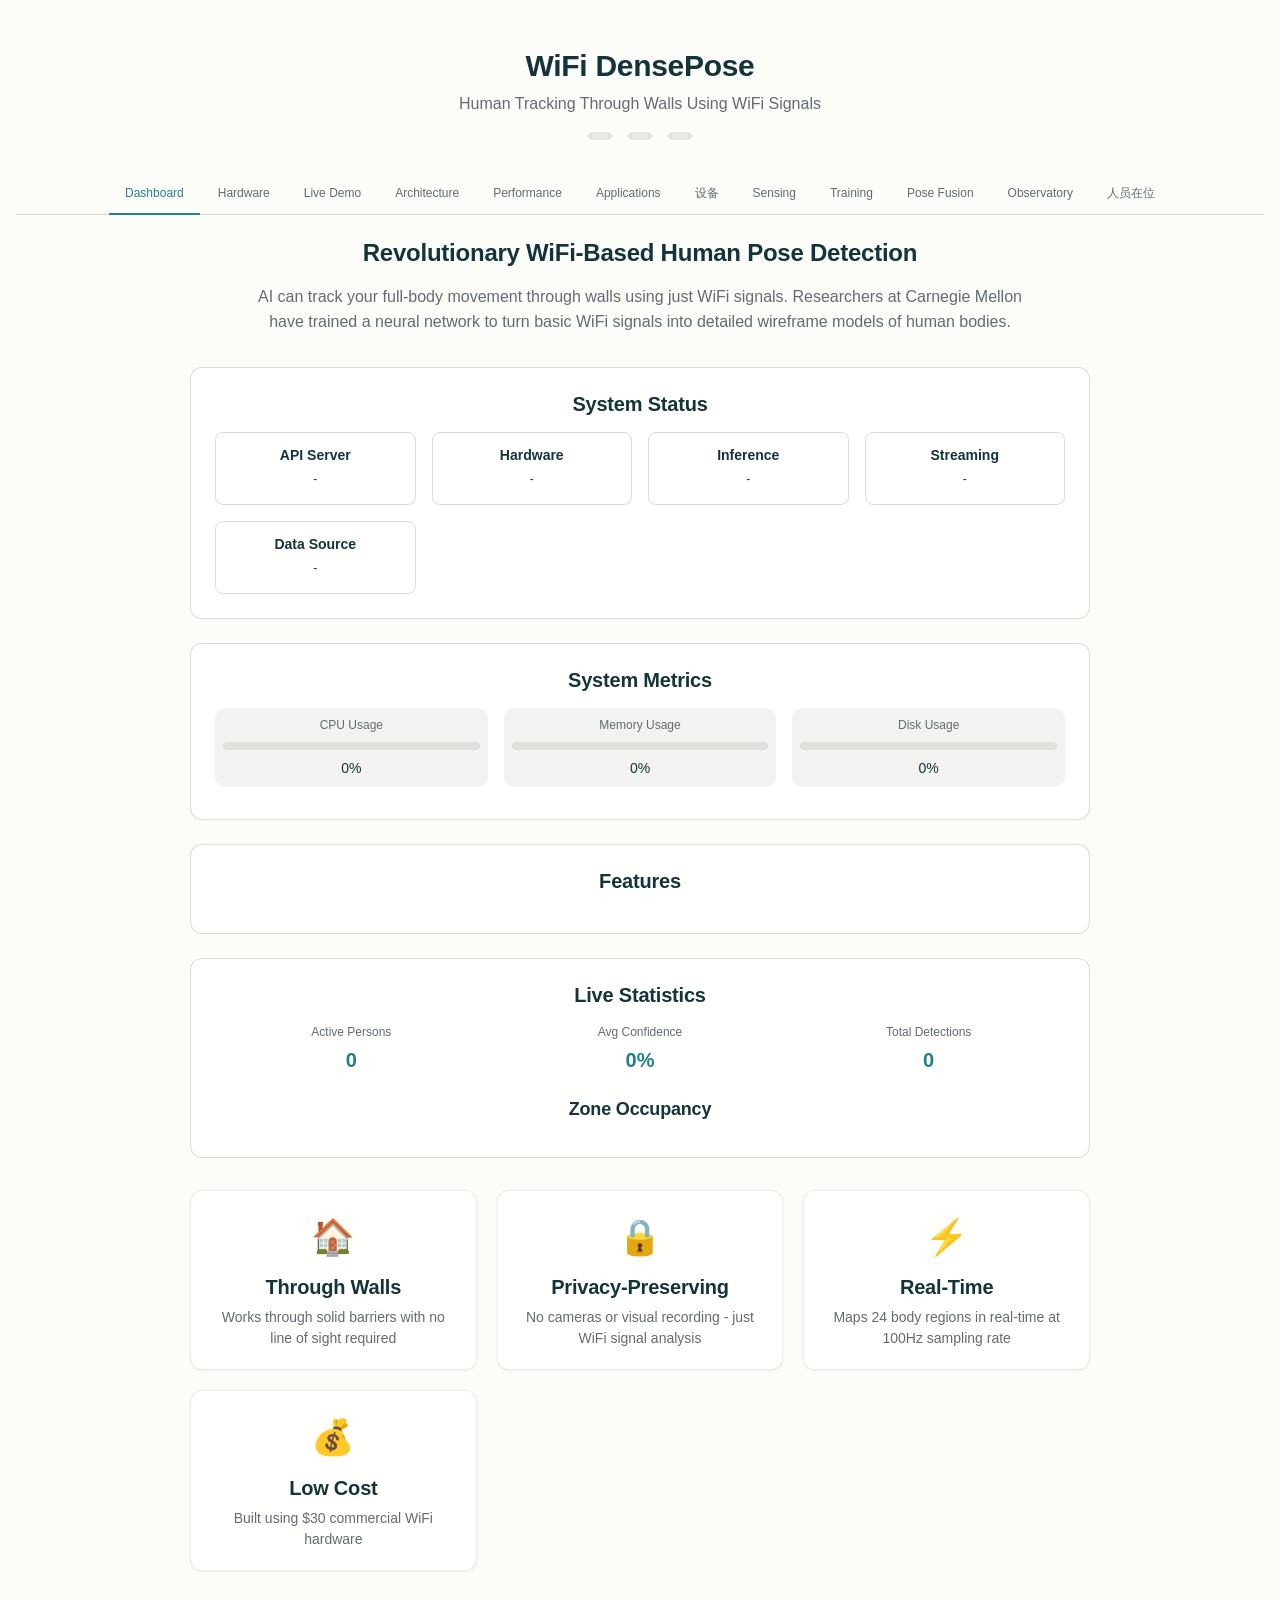
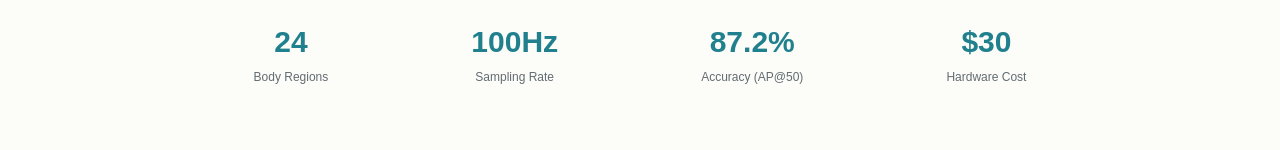
==== commit 5d894c44: "fix: stop person count flapping between 1 and 26 from ghost tracker outputs The presence count broad" ====
--- a/ui/index.html
+++ b/ui/index.html
@@ -32,6 +32,7 @@
             <button class="nav-tab" data-tab="training">Training</button>
             <a href="pose-fusion.html" class="nav-tab" style="text-decoration:none">Pose Fusion</a>
             <a href="observatory.html" class="nav-tab" style="text-decoration:none">Observatory</a>
+            <a href="presence.html" class="nav-tab" style="text-decoration:none">人员在位</a>
         </nav>
 
         <!-- Dashboard Tab -->
